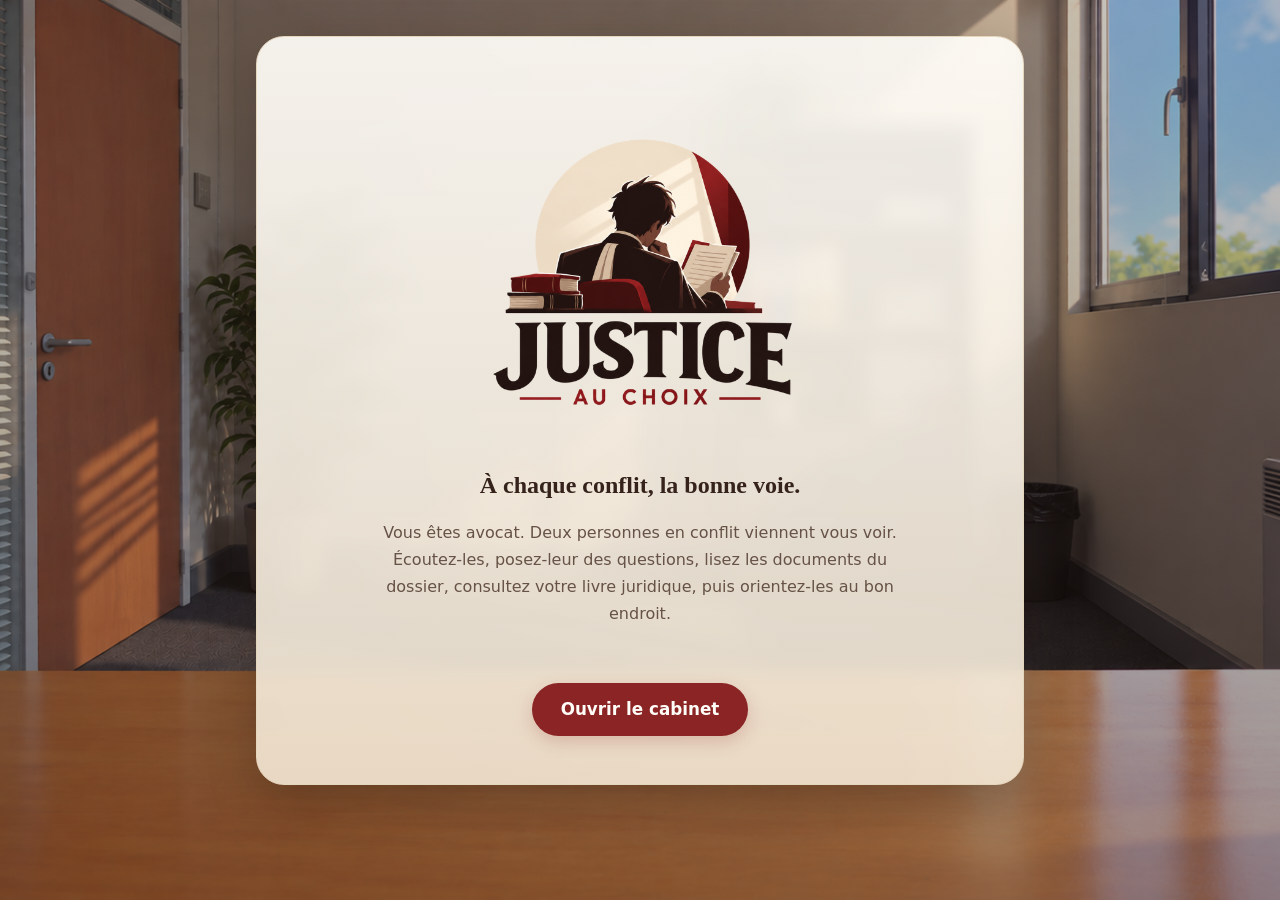
==== index.html @ 2771ba4e "add menu" ====
<!DOCTYPE html>
<html lang="fr">
<head>
  <meta charset="UTF-8">
  <meta name="theme-color" content="#f2f2f7">
  <meta name="viewport" content="width=device-width, initial-scale=1">
  <title>Justice Au Choix</title>
  <link rel="icon" type="image/png" href="assets/logo.png">
  <link rel="apple-touch-icon" href="assets/logo.png">
  <link rel="stylesheet" href="style.css">
</head>
<body>
  <div id="jeu">
    <!-- 1. Titre -->
    <section id="ecran-titre" class="ecran actif">
      <h1><img src="assets/logo.png" alt="Justice Au Choix" class="logo" width="1254" height="1254"></h1>
      <span class="titre-accroche">À chaque conflit, la bonne voie.</span>
      <p>Vous êtes avocat. Deux personnes en conflit viennent vous voir.<br>
         Écoutez-les, posez-leur des questions, lisez les documents du dossier,
         consultez votre livre juridique, puis orientez-les au bon endroit.</p>
      <button id="btn-commencer" class="btn-principal" disabled>Chargement…</button>
    </section>

    <!-- 2-4. Réception d'un visiteur + choix -->
    <section id="ecran-visiteur" class="ecran">
      <!-- Poste de travail sur toute la largeur de l'écran :
           [livre juridique] [scène + questions] [documents du client] -->
      <div class="poste">
      <!-- Bord gauche : le livre juridique (fermé ; un clic l'ouvre) -->
      <aside class="cote cote-livre">
        <button id="livre" class="livre-ferme" data-modale="manuel" aria-label="Ouvrir le livre juridique">
          <img src="assets/scene/book_closed-Photoroom.png" alt="">
          <span class="etiquette">Livre juridique</span>
        </button>
      </aside>
      <div class="centre">
      <header class="barre">
        <span id="progression"></span>
        <span id="score"></span>
        <span class="actions">
          <button id="btn-situation" data-modale="situation">Récap</button>
        </span>
      </header>
      <!-- Vue à la 1re personne : décor, clients debout face à nous, bureau au premier plan.
           Les clients parlent en bulles, une réplique à la fois (clic pour continuer). -->
      <!-- Cadre qui prend toute la hauteur restante : la scène s'y inscrit sans déborder -->
      <div class="cadre-scene">
      <div id="scene" class="scene" tabindex="0" aria-live="polite">
        <!-- back.png contient déjà le bureau au premier plan : on l'affiche deux fois,
             la 2e copie découpée sur la bande du bureau passe DEVANT les clients
             pour cacher le bas de leur corps (même image, donc alignement parfait). -->
        <img class="scene-fond" src="assets/scene/back.png" alt="">
        <div id="visiteurs" class="visiteurs"></div>
        <img class="scene-bureau" src="assets/scene/back.png" alt="">
        <div class="scene-plateau"></div>
        <!-- Téléphone posé sur le bureau : appeler Papi -->
        <button id="telephone" class="telephone objet" data-modale="papi" aria-label="Téléphone : appeler Papi">
          <img src="assets/scene/tel.png" alt="">
        </button>
        <!-- Plan de travail, sur la bande du bureau : [4 feuilles d'orientation] [tampon] -->
        <div id="plan" class="plan verrouille">
          <div id="feuilles" class="feuilles"></div>
          <div class="porte-tampon">
            <div id="tampon" class="tampon-outil" title="Glissez le tampon sur une feuille">
              <img src="assets/scene/tampon.png" alt="Tampon" draggable="false">
            </div>
          </div>
        </div>
        <!-- Bulle du joueur quand il pose une question -->
        <div id="bulle-joueur" class="bulle-joueur" aria-live="polite"></div>
        <span id="continuer" class="continuer">Cliquez pour continuer ›</span>
      </div>
      </div>
      <div id="questions" class="questions">
        <h3>Poser une question</h3>
        <div id="liste-questions" class="liste-questions"></div>
      </div>
      </div>
      <!-- Bord droit : les documents du client, en pile ; un clic en ouvre un en grand -->
      <aside class="cote cote-documents">
        <h3><img src="assets/scene/loupe.png" alt="" class="icone">Documents du client</h3>
        <div id="pile-documents" class="pile-documents"></div>
      </aside>
      </div>
    </section>

    <!-- 5. Feedback -->
    <section id="ecran-feedback" class="ecran">
      <img id="feedback-sceau" class="feedback-sceau" alt="">
      <h2 id="feedback-titre"></h2>
      <p id="feedback-reponse"></p>
      <p id="feedback-explication" class="explication"></p>
      <button id="btn-suivant" class="btn-principal">Dossier suivant</button>
    </section>

    <!-- 6. Récap -->
    <section id="ecran-recap" class="ecran">
      <h2>Fin de la journée</h2>
      <p id="recap-score" class="gros"></p>
      <ul id="recap-liste" class="recap"></ul>
      <button id="btn-rejouer" class="btn-principal">Rejouer</button>
    </section>

    <!-- Fenêtres superposées (même fonctionnement : bouton data-modale="id" pour ouvrir) -->
    <!-- Livre juridique ouvert : le contenu est écrit sur les deux pages de book_open.png -->
    <div id="manuel" class="modale" role="dialog" aria-modal="true" aria-labelledby="manuel-titre">
      <div class="livre-ouvert">
        <div class="page page-gauche">
          <h2 id="manuel-titre">Livre juridique</h2>
          <div id="manuel-page-gauche"></div>
        </div>
        <div class="page page-droite" id="manuel-page-droite"></div>
        <button class="btn-fermer btn-fermer-livre" aria-label="Fermer le livre">Fermer</button>
      </div>
    </div>

    <div id="situation" class="modale" role="dialog" aria-modal="true" aria-labelledby="situation-titre">
      <div class="modale-contenu">
        <h2 id="situation-titre">Récap de la situation</h2>
        <h3>Ce qu'on vous a dit</h3>
        <div id="situation-dialogue" class="fil"></div>
        <div id="situation-indices-bloc">
          <h3>Conseils de Papi</h3>
          <ul id="situation-indices" class="liste-indices"></ul>
        </div>
        <button class="btn-fermer">Fermer</button>
      </div>
    </div>

    <div id="dossier" class="modale" role="dialog" aria-modal="true" aria-labelledby="dossier-titre">
      <div class="modale-contenu visionneuse">
        <h2 id="dossier-titre"></h2>
        <div id="dossier-contenu" class="document-grand"></div>
        <div class="navigation-docs">
          <button id="doc-precedent" aria-label="Document précédent">‹</button>
          <span id="doc-position"></span>
          <button id="doc-suivant" aria-label="Document suivant">›</button>
        </div>
        <button class="btn-fermer">Fermer</button>
      </div>
    </div>

    <div id="papi" class="modale" role="dialog" aria-modal="true" aria-labelledby="papi-titre">
      <div class="modale-contenu appel">
        <img src="assets/papi.svg" alt="" class="papi-avatar">
        <h2 id="papi-titre">Papi</h2>
        <p id="papi-statut" class="papi-statut"></p>
        <p id="papi-message" class="bulle-papi"></p>
        <button class="btn-fermer btn-raccrocher">Raccrocher</button>
      </div>
    </div>
  </div>
  <script src="js/cas.js"></script>
  <script src="js/jeu.js"></script>
</body>
</html>
---- style.css ----
/* Style inspiré des principes de design Apple : police système, hiérarchie par
   poids/taille, matériaux translucides, retour visuel immédiat à l'appui,
   transitions sobres (sans rebond) et respect des préférences d'accessibilité. */

:root {
  --fond: #f2f2f7;
  --surface: #ffffff;
  --texte: #1d1d1f;
  --texte-2: #6e6e73;
  --accent: #0a66d8;
  --vert: #248a3d;
  --rouge: #d70015;
  --jaune: #fff8e1;
  --rayon: 18px;
  --ombre: 0 1px 2px rgba(0,0,0,.04), 0 8px 24px rgba(0,0,0,.06);
  --ressort: cubic-bezier(.2, .9, .25, 1); /* approximation d'un ressort amorti critique */
  color-scheme: light dark;
  font: 100%/1.5 -apple-system, BlinkMacSystemFont, "SF Pro Text", system-ui, sans-serif;
  -webkit-font-smoothing: antialiased;
}
@media (prefers-color-scheme: dark) {
  :root {
    --fond: #000; --surface: #1c1c1e; --texte: #f5f5f7; --texte-2: #a1a1a6;
    --accent: #2f8cff; --vert: #30d158; --rouge: #ff453a; --jaune: #2c2615;
    --ombre: 0 1px 2px rgba(0,0,0,.4), 0 8px 24px rgba(0,0,0,.4);
  }
}

* { box-sizing: border-box; }
body { margin: 0; background: var(--fond); color: var(--texte); }
#jeu { min-height: 100vh; padding: 0 1.25rem 2rem; }
/* Écrans simples centrés ; l'écran de jeu, lui, occupe toute la largeur (voir .poste) */
#ecran-titre, #ecran-feedback, #ecran-recap { max-width: 60rem; margin: 0 auto; }

/* Poste de travail : [livre juridique] [scène] [documents du client], sur toute la largeur */
/* L'écran de jeu tient dans la fenêtre (100dvh) : pas de défilement pour atteindre les questions */
#jeu:has(#ecran-visiteur.actif) { padding-bottom: 0; }
.poste { display: grid; grid-template-columns: minmax(9rem, 1fr) minmax(0, 72rem) minmax(9rem, 1fr);
         gap: 1.5rem; height: 100dvh; }
.centre { min-width: 0; min-height: 0; display: flex; flex-direction: column; padding-bottom: .75rem; }
/* La scène garde son ratio et prend la plus grande taille qui tient dans le cadre (unités cqw/cqh) */
.cadre-scene { flex: 1; min-height: 0; container-type: size; display: flex; justify-content: center; align-items: flex-start; }
.cadre-scene .scene { width: min(100cqw, 100cqh * 1672 / 1140); }
.cote { align-self: center; overflow: hidden auto; max-height: 100%; padding: .5rem; scrollbar-width: thin; }
.pile-documents .miniature img { max-height: min(7rem, 14vh); }
.pile-documents { gap: min(.9rem, 1.5vh); }
.cote h3 { text-align: center; }

/* Livre fermé (bord gauche) : un clic l'ouvre */
.livre-ferme { display: block; width: 100%; max-width: 18rem; margin: 0 auto; padding: 0; background: none;
               text-align: center; filter: drop-shadow(0 10px 14px rgba(0,0,0,.25)); }
.livre-ferme img { width: 100%; display: block; transition: transform .25s var(--ressort); }
.livre-ferme:hover img { transform: translateY(-4%) rotate(-2deg); }
.etiquette { display: inline-block; margin-top: .4rem; font-weight: 600; font-size: .9rem; color: var(--texte-2); }

/* Pile de documents (bord droit) : miniatures en vrac, un clic ouvre la visionneuse */
.pile-documents { display: flex; flex-direction: column; gap: .9rem; max-width: 16rem; margin: 0 auto; }
.pile-documents .vide { text-align: center; font-size: .9rem; }
.miniature { padding: .35rem .35rem .5rem; background: #fff; border-radius: 4px; text-align: center;
             box-shadow: 0 4px 12px rgba(0,0,0,.18); transform: rotate(var(--rot, 0deg));
             transition: transform .2s var(--ressort), box-shadow .2s; }
.miniature:hover { transform: rotate(0deg) scale(1.04); box-shadow: 0 10px 24px rgba(0,0,0,.25); }
.miniature img { width: 100%; max-height: 9rem; object-fit: cover; object-position: top; display: block; border-radius: 2px; }
.miniature .document { padding: .5rem; font-size: .7rem; text-align: left; }
.legende { display: block; margin-top: .35rem; font-size: .75rem; font-weight: 600; line-height: 1.25; color: #1d1d1f; }

/* Visionneuse : un document en grand, à feuilleter */
.visionneuse { max-width: 52rem; }
.visionneuse h2 { font-size: 1.3rem; }
.document-grand img { display: block; width: 100%; max-height: 62vh; object-fit: contain; border-radius: 6px;
                      background: #fff; box-shadow: 0 6px 20px rgba(0,0,0,.18); }
.navigation-docs { display: flex; justify-content: center; align-items: center; gap: 1rem; margin: 1rem 0; font-weight: 600; }
.navigation-docs button { font-size: 1.4rem; line-height: 1; padding: .3rem .9rem; border-radius: 999px; box-shadow: var(--ombre); }
.navigation-docs button[hidden] { visibility: hidden; display: inline-block; }

/* Livre ouvert : le contenu est posé sur les deux pages blanches de book_open.png */
.livre-ouvert {
  position: relative; width: min(72rem, 96vw, calc(88vh * 640 / 396)); aspect-ratio: 640 / 396;
  background: url("assets/scene/book_open.png") center / 100% 100% no-repeat;
  filter: drop-shadow(0 24px 40px rgba(0,0,0,.35)); color: #2b2118;
  transform: scale(.94); transition: transform .35s var(--ressort);
  font: clamp(.6rem, 1.15vw, 1rem)/1.4 Georgia, "Times New Roman", serif;
}
.modale.ouvert .livre-ouvert { transform: none; }
.page { position: absolute; top: 5%; bottom: 7%; overflow: auto; padding: 0 2.5%; }
.page-gauche { left: 8%; right: 51.5%; }
.page-droite { left: 51.5%; right: 7.5%; }
.page h2 { font-size: 1.9em; letter-spacing: 0; margin: 0 0 .4em; color: #2b2118; }
.page h3 { color: #6b4f3a; margin: .8em 0 .3em; font-size: .8em; }
.page dl { margin: 0; }
.page dt { font-weight: 700; margin-top: .55em; }
.page dd { margin: .1em 0 0; color: #4a3b2f; }
.page .livre-table { font-size: 1em; margin: .4em 0; }
.page .livre-table th { color: #6b4f3a; font-size: .75em; }
.page .livre-table th, .page .livre-table td { padding: .35em .4em; border-color: #d8cfc2; }
.page .livre-ordre { color: #2b2118; font-style: italic; }
.bon-a-savoir { margin: 0; padding-left: 1.1em; }
.bon-a-savoir li { margin-bottom: .35em; }
.btn-fermer-livre { position: absolute; left: 50%; bottom: -3.2rem; transform: translateX(-50%); width: auto;
                    padding: .55rem 1.6rem; background: var(--surface); font: 600 1rem/1.2 inherit; font-family: system-ui, sans-serif; }

@media (max-width: 1100px) {
  /* Pas la place sur les côtés : livre et documents passent sous la scène, côte à côte */
  .poste { grid-template-columns: 1fr 1fr; height: auto; }
  .centre { grid-column: 1 / -1; order: -1; }
  .cadre-scene { container-type: normal; flex: none; }
  .cadre-scene .scene { width: 100%; }
  .cote { position: static; padding-top: 0; }
  .livre-ferme { max-width: 12rem; }
  .pile-documents { flex-direction: row; flex-wrap: wrap; max-width: none; justify-content: center; }
  .miniature { width: 8rem; }
}

/* Typographie : interlignage serré et approche négative pour les grands titres */
h1, h2 { font-weight: 700; letter-spacing: -0.025em; line-height: 1.08; margin: .5rem 0; }
h1 { font-size: clamp(2.2rem, 6vw, 3.5rem); }
h2 { font-size: clamp(1.6rem, 4vw, 2.2rem); }
h3 { font-size: .8rem; font-weight: 600; letter-spacing: .06em; text-transform: uppercase;
     color: var(--texte-2); margin: 0 0 .6rem; }
p { color: var(--texte-2); }

/* Écrans : apparition par fondu + léger glissement */
.ecran { display: none; }
.ecran.actif { display: block; animation: entree .5s var(--ressort) both; }
@keyframes entree { from { opacity: 0; transform: translateY(12px); } }

#ecran-titre, #ecran-feedback, #ecran-recap { text-align: center; padding-top: 12vh; }
#ecran-titre p { font-size: 1.15rem; max-width: 34rem; margin: 1rem auto 2rem; }
/* Le cabinet en plein écran derrière le menu d'accueil. */
body:has(#ecran-titre.actif) {
  background: #3b2c23;
}
#jeu:has(#ecran-titre.actif) {
  min-height: 100dvh;
  padding-top: clamp(1rem, 4vh, 3rem);
  background:
    linear-gradient(rgba(35, 24, 18, .25), rgba(35, 24, 18, .45)),
    url("assets/scene/back.png") center / cover no-repeat;
}
/* Une carte crème translucide garde le logo et les consignes lisibles. */
#ecran-titre {
  max-width: 48rem;
  margin: 0 auto;
  padding: clamp(1.5rem, 4vw, 3rem) clamp(1rem, 4vw, 3rem);
  border: 1px solid #e4d5bd;
  border-radius: 28px;
  background: linear-gradient(rgba(255, 253, 248, .93), rgba(243, 231, 212, .9));
  backdrop-filter: blur(8px);
  -webkit-backdrop-filter: blur(8px);
  box-shadow: 0 16px 48px rgba(35, 24, 18, .3);
  color: #34221b;
}
#ecran-titre h1 { margin: 0; line-height: 0; }
.logo { display: block; width: min(100%, 24rem); height: auto; margin: 0 auto; }
.titre-accroche { display: block; font: 600 clamp(1.15rem, 3vw, 1.5rem)/1.4 Georgia, serif; }
#ecran-titre p { color: #665246; font-size: 1rem; line-height: 1.7; }
#ecran-titre .btn-principal {
  background: #8b2424;
  color: #fffdf8;
  box-shadow: 0 6px 18px rgba(139, 36, 36, .2);
}
#ecran-titre .btn-principal:focus-visible { outline-color: #8b2424; }

/* Boutons : retour au moment de l'appui (:active), pas au relâchement */
button {
  font: inherit; cursor: pointer; color: var(--texte); background: var(--surface);
  border: 0; border-radius: 12px; padding: .55rem 1rem;
  transition: transform .1s ease-out, background-color .2s, box-shadow .2s;
  -webkit-tap-highlight-color: transparent; touch-action: manipulation;
}
button:active { transform: scale(.97); }
button:focus-visible { outline: 3px solid var(--accent); outline-offset: 2px; }
.btn-principal {
  background: var(--accent); color: #fff; font-weight: 600; font-size: 1.05rem;
  padding: .85rem 1.8rem; border-radius: 999px; margin-top: 1.5rem;
}
.btn-principal:hover { filter: brightness(1.08); }
.btn-principal:disabled { opacity: .5; cursor: wait; filter: none; }

/* Barre supérieure : matériau translucide, le contenu défile dessous */
.barre {
  position: sticky; top: 0; z-index: 10; margin: 0 0 .5rem; padding: .6rem 0;
  display: flex; justify-content: space-between; align-items: center; gap: 1rem;
  font-size: .9rem; font-weight: 600;
  background: color-mix(in srgb, var(--fond) 72%, transparent);
  backdrop-filter: blur(20px) saturate(180%); -webkit-backdrop-filter: blur(20px) saturate(180%);
}
#score { color: var(--texte-2); font-weight: 500; }

/* Scène à la 1re personne, en calques superposés :
   fond (décor) < clients < bureau (premier plan, masque le bas des clients) */
.scene {
  /* back.png (1672 x 940) en haut + 200 px de plateau de bureau en dessous, où sont posés
     les feuilles, le tampon et le téléphone : 1672 x 1140 au total. */
  position: relative; aspect-ratio: 1672 / 1140; overflow: hidden;
  border-radius: var(--rayon); box-shadow: var(--ombre); background: #b5682f;
  --haut-image: 82.456%;  /* 940 / 1140 : hauteur de back.png dans la scène */
  --bord-bureau: 61.40%;  /* 700 / 1140 : bord du bureau dans la scène */
}
/* Deux copies de back.png, cadrées pareil : le fond, et la bande du bureau devant les clients */
.scene-fond, .scene-bureau { position: absolute; top: 0; left: 0; width: 100%; height: var(--haut-image); pointer-events: none; }
.scene-bureau { z-index: 2; clip-path: inset(74.47% 0 0 0); } /* 700 / 940 */
/* Prolongement du plateau : le bas de back.png (le bois du bureau) étiré sous l'image */
.scene-plateau {
  position: absolute; z-index: 2; left: 0; right: 0; top: var(--haut-image); bottom: 0; pointer-events: none;
  background: url("assets/scene/back.png") 50% 100% / 100% 520% no-repeat;
  box-shadow: inset 0 14px 18px -12px rgba(0,0,0,.25);
}
.visiteurs {
  position: absolute; inset: 6% 0 0 0; z-index: 1;
  display: flex; justify-content: center; align-items: flex-end; gap: 6%;
}
.visiteur { position: relative; height: 100%; animation: arrivee .6s var(--ressort) both; }
.visiteur:nth-child(2) { animation-delay: .12s; }
.visiteur img { height: 100%; width: auto; display: block; }
.visiteur .nom {
  position: absolute; top: 0; left: 50%; transform: translateX(-50%); white-space: nowrap;
  padding: .2rem .7rem; border-radius: 999px; font-size: .85rem; font-weight: 600; color: var(--texte);
  background: color-mix(in srgb, var(--surface) 80%, transparent);
  backdrop-filter: blur(12px); -webkit-backdrop-filter: blur(12px);
}
@keyframes apparition { from { opacity: 0; } }
@keyframes arrivee { from { opacity: 0; transform: translateY(6%) scale(.97); } }

/* Bulles de dialogue dans la scène, au-dessus de celui qui parle */
.scene { cursor: pointer; }
.scene:focus-visible { outline: 3px solid var(--accent); outline-offset: 3px; }
.visiteur img { transition: filter .3s, transform .3s var(--ressort); }
.visiteurs:has(.parle) .visiteur:not(.parle) img { filter: brightness(.82) saturate(.8); }
.visiteur.parle img { transform: translateY(-1.5%); }
.visiteur .nom { top: auto; bottom: 42%; z-index: 3; }
.bulle-scene {
  position: absolute; z-index: 4; bottom: calc(100% + 10px); left: 50%; transform: translateX(-50%);
  width: max-content; max-width: min(22rem, 42vw); padding: .7rem 1rem; line-height: 1.4;
  background: var(--surface); color: var(--texte); border-radius: 18px; box-shadow: var(--ombre);
  font-size: .95rem; animation: bulle .35s var(--ressort) both; transform-origin: bottom center;
}
.bulle-scene::after {
  content: ""; position: absolute; top: 100%; left: 50%; margin-left: -8px;
  border: 8px solid transparent; border-top-color: var(--surface);
}
.bulle-scene:empty { display: none; }
.bulle-scene .a-ecrire { visibility: hidden; } /* réserve la place du texte à venir */
.bulle-scene .qui { display: none; font-size: .78rem; font-weight: 600; color: var(--accent); }
@keyframes bulle { from { opacity: 0; transform: translateX(-50%) scale(.85) translateY(8px); } }
.visiteurs { inset: 16% 0 calc(100% - var(--haut-image)) 0; }

.continuer {
  position: absolute; z-index: 3; right: 1rem; top: .8rem; font-size: .8rem; font-weight: 600; color: #fff;
  padding: .3rem .8rem; border-radius: 999px; background: rgba(0,0,0,.35);
  backdrop-filter: blur(10px); -webkit-backdrop-filter: blur(10px); pointer-events: none;
}

/* Téléphone posé au fond du bureau (cliquable) : appeler Papi */
.objet {
  position: absolute; z-index: 3; padding: 0; background: none; border-radius: 12px;
  filter: drop-shadow(0 6px 6px rgba(0,0,0,.35)); transition: transform .15s ease-out, filter .2s;
}
.objet img { width: 100%; display: block; }
.objet:hover { filter: drop-shadow(0 6px 6px rgba(0,0,0,.35)) drop-shadow(0 0 10px color-mix(in srgb, var(--accent) 70%, transparent)); }
.objet:active { transform: scale(.94); }
.objet[hidden] { display: none; }
.telephone { right: 4%; bottom: 6%; width: 11%; z-index: 6; }

/* Plan de travail sur la bande du bureau :
   [4 feuilles d'orientation] [tampon] ; livre et documents sont sur les bords de l'écran (.poste) */
.plan {
  /* zone libre à droite pour le téléphone */
  position: absolute; z-index: 5; left: 5%; right: 18%; top: calc(var(--bord-bureau) + 3%); bottom: 4%;
  display: flex; justify-content: center; align-items: center; gap: 3%;
}

/* Feuilles d'orientation : une par mode, cibles du tampon */
/* Petites fiches : titre + résumé, puis une case vide où se pose la marque du tampon */
.feuilles { display: flex; justify-content: center; align-items: center; gap: 2.5%; flex: 1; height: 100%; }
.feuille {
  position: relative; overflow: hidden; padding: .45rem .5rem 0; border-radius: 3px; text-align: left;
  display: flex; flex-direction: column; width: 21%; max-height: 100%;
  background: #fbfaf6; color: #1d1d1f; box-shadow: 0 3px 8px rgba(0,0,0,.35);
  transform: rotate(var(--rot, 0deg)); transition: transform .2s var(--ressort), box-shadow .2s;
  cursor: default; font-size: clamp(.6rem, 1.1vw, .9rem); line-height: 1.25;
}
.feuille:nth-child(1) { --rot: -2deg; } .feuille:nth-child(2) { --rot: 1deg; }
.feuille:nth-child(3) { --rot: -1deg; } .feuille:nth-child(4) { --rot: 2deg; }
.feuille strong { display: block; font-weight: 700; border-bottom: 1px solid #d2d2d7; padding-bottom: .15rem; margin-bottom: .2rem; }
.feuille small { display: block; color: #6e6e73; font-size: .85em; }
.feuille::after { content: ""; display: block; flex: none; height: 3.2em; margin: .3em -.1em .4em;
                  border: 1px dashed #d2d2d7; border-radius: 3px; }
.feuille:active { transform: rotate(var(--rot, 0deg)); }
.feuille.survol { transform: rotate(0deg) translateY(-6%) scale(1.04); box-shadow: 0 0 0 3px var(--accent), 0 8px 16px rgba(0,0,0,.4); }
/* Le sceau tombe sur la case vide en bas de la fiche (et déborde un peu, comme un vrai coup de tampon) */
.feuille .sceau { position: absolute; left: 50%; bottom: .1em; width: 4.6em; height: 4.6em; margin-left: -2.3em;
                  object-fit: contain; opacity: 0; pointer-events: none; }
.feuille.tamponnee .sceau { animation: sceau .45s .2s var(--ressort) both; }
@keyframes sceau { from { opacity: 0; transform: rotate(-12deg) scale(1.8); } to { opacity: .92; transform: rotate(-12deg) scale(1); } }

/* Tampon : se saisit et se glisse (glisser-déposer au pointeur, voir initTampon) */
.porte-tampon { display: flex; align-items: center; justify-content: center; height: 100%; width: 7%; flex: none; }
.tampon-outil {
  height: 95%; aspect-ratio: 181 / 599; cursor: grab; touch-action: none; user-select: none;
  filter: drop-shadow(0 6px 6px rgba(0,0,0,.45)); transition: translate .35s var(--ressort);
}
/* L'image a beaucoup de marge transparente : on la cadre sur le tampon lui-même */
.tampon-outil img { width: 100%; height: 100%; object-fit: cover; object-position: 50% 50%; pointer-events: none;
                    transform: scale(1.16); }
.tampon-outil.tenu { cursor: grabbing; transition: none; z-index: 10; filter: drop-shadow(0 18px 14px rgba(0,0,0,.45)); }
.tampon-outil.frappe { animation: frappe .4s ease-in both; }
@keyframes frappe { 50% { scale: .85; } }
.tampon-outil.secoue { animation: secoue .45s ease-in-out; }
@keyframes secoue { 25% { rotate: -10deg; } 75% { rotate: 10deg; } }
.plan.decide .tampon-outil { opacity: 0; transition: opacity .3s .5s; }

/* Verrouillé tant que le client n'a pas fini : tampon et feuilles inactifs */
.plan.verrouille .feuille, .plan.verrouille .tampon-outil { opacity: .55; cursor: not-allowed; }
.plan.verrouille .tampon-outil { filter: grayscale(.6); }

.icone { height: 1.2em; width: auto; vertical-align: -.25em; margin-right: .35em; }
.feedback-sceau { display: block; width: 160px; height: 160px; object-fit: contain; margin: 0 auto .5rem;
                  transform: rotate(-8deg); animation: pastille .45s var(--ressort) both; }
.feedback-sceau:not([src]) { display: none; }
#ecran-feedback .feedback-sceau[src] + h2::before { display: none; } /* le sceau remplace la pastille */

.fil { display: flex; flex-direction: column; gap: .5rem; margin-bottom: 1.25rem; }
.bulle {
  align-self: flex-start; max-width: 90%; padding: .65rem .95rem;
  background: var(--fond); border-radius: 18px 18px 18px 6px; line-height: 1.4;
}
.bulle b { display: block; font-size: .78rem; color: var(--accent); font-weight: 600; }
.liste-indices { list-style: none; padding: 0; margin: 0 0 1rem; display: flex; flex-direction: column; gap: .4rem; }
.liste-indices li { background: var(--jaune); border-radius: 12px; padding: .5rem .8rem; }
.liste-indices li.vide { background: none; color: var(--texte-2); padding: 0; }
.modale-contenu h3 { margin-top: 1rem; }
.actions { display: flex; gap: .5rem; }
#btn-situation { background: color-mix(in srgb, var(--texte-2) 14%, transparent); font-weight: 600; border-radius: 999px; }

/* Appel à Papi */
.appel { text-align: center; max-width: 26rem; }
.papi-avatar { width: 96px; height: 96px; border-radius: 50%; box-shadow: var(--ombre); }
.papi-statut { margin: 0; font-size: .9rem; }
.sonne .papi-avatar { animation: sonnerie 1s ease-in-out infinite; }
@keyframes sonnerie { 50% { box-shadow: 0 0 0 14px color-mix(in srgb, var(--vert) 25%, transparent); } }
.bulle-papi {
  margin: 1rem 0; padding: .9rem 1.1rem; text-align: left; color: var(--texte);
  background: var(--jaune); border-radius: 18px 18px 18px 6px; animation: entree .4s var(--ressort) both;
}
.btn-raccrocher { width: 100%; background: var(--rouge) !important; color: #fff; }


/* Feedback */
#ecran-feedback h2::before {
  content: ""; display: block; width: 72px; height: 72px; margin: 0 auto 1rem; border-radius: 50%;
  background: currentColor; animation: pastille .45s var(--ressort) both;
  -webkit-mask: var(--icone) center/40px no-repeat; mask: var(--icone) center/40px no-repeat, linear-gradient(#000 0 0);
  mask-composite: exclude; -webkit-mask-composite: xor;
}
@keyframes pastille { from { transform: scale(.6); opacity: 0; } }
.bonne { color: var(--vert);
  --icone: url("data:image/svg+xml,%3Csvg xmlns='http://www.w3.org/2000/svg' viewBox='0 0 24 24'%3E%3Cpath d='M5 12.5l4.5 4.5L19 7.5' fill='none' stroke='%23000' stroke-width='3' stroke-linecap='round' stroke-linejoin='round'/%3E%3C/svg%3E"); }
.mauvaise { color: var(--rouge);
  --icone: url("data:image/svg+xml,%3Csvg xmlns='http://www.w3.org/2000/svg' viewBox='0 0 24 24'%3E%3Cpath d='M7 7l10 10M17 7L7 17' fill='none' stroke='%23000' stroke-width='3' stroke-linecap='round'/%3E%3C/svg%3E"); }
#feedback-reponse b { color: var(--texte); }
.explication {
  max-width: 38rem; margin: 1.5rem auto 0; padding: 1.25rem 1.5rem; text-align: left;
  background: var(--surface); color: var(--texte); border-radius: var(--rayon); box-shadow: var(--ombre);
}

/* Récap */
.gros { font-size: clamp(2.5rem, 8vw, 4rem); font-weight: 700; letter-spacing: -0.03em; color: var(--texte); margin: .5rem 0; }
.recap { list-style: none; padding: 0; max-width: 38rem; margin: 1.5rem auto 0; text-align: left;
         background: var(--surface); border-radius: var(--rayon); box-shadow: var(--ombre); overflow: hidden; }
.recap li { padding: .9rem 1.25rem .9rem 3rem; position: relative; border-bottom: 1px solid color-mix(in srgb, var(--texte-2) 18%, transparent); }
.recap li:last-child { border-bottom: 0; }
.recap li::before { position: absolute; left: 1.2rem; top: .9rem; font-weight: 700; }
.recap li.ok::before { content: "✓"; color: var(--vert); }
.recap li.ko::before { content: "✕"; color: var(--rouge); }
.recap small { display: block; color: var(--texte-2); margin-top: .2rem; }

/* Manuel : feuille modale avec voile assombri, qui naît du bouton Manuel */
.modale {
  position: fixed; inset: 0; z-index: 20; display: flex; align-items: center; justify-content: center; padding: 1rem;
  background: rgba(0,0,0,.32); opacity: 0; visibility: hidden; pointer-events: none;
  transition: opacity .3s var(--ressort), visibility 0s .3s;
}
.modale.ouvert { opacity: 1; visibility: visible; pointer-events: auto; transition: opacity .3s var(--ressort); }
.modale-contenu {
  width: 100%; max-width: 40rem; max-height: 85vh; overflow: auto; padding: 1.75rem;
  border-radius: 24px; box-shadow: 0 24px 64px rgba(0,0,0,.25);
  background: color-mix(in srgb, var(--surface) 82%, transparent);
  backdrop-filter: blur(30px) saturate(180%); -webkit-backdrop-filter: blur(30px) saturate(180%);
  transform-origin: top right; transform: scale(.94) translateY(-8px);
  transition: transform .35s var(--ressort);
}
.modale.ouvert .modale-contenu { transform: none; }
.modale-contenu dl { margin: 1rem 0; }
.modale-contenu dt { font-weight: 600; margin-top: 1rem; }
.modale-contenu dd { margin: .2rem 0 0; color: var(--texte-2); }
.btn-fermer { width: 100%; background: color-mix(in srgb, var(--texte-2) 14%, transparent); font-weight: 600; }

@media (max-width: 700px) {
  /* Écran étroit : la bulle prend toute la largeur en haut de la scène, au-dessus des têtes */
  /* sans transform sur le client, la bulle se place par rapport à la scène entière */
  .visiteur { position: static; animation-name: apparition; }
  .visiteur.parle img { transform: none; }
  /* le nom de celui qui parle est écrit dans la bulle (l'autre client est assombri) */
  .visiteur .nom { display: none; }
  .bulle-scene .qui { display: block; }
  .bulle-scene { top: -60%; bottom: auto; left: 4%; right: 4%; width: auto; max-width: none;
                 transform: none; font-size: .9rem; animation-name: entree; }
  .bulle-scene::after { display: none; }
  .barre { flex-wrap: wrap; }
}

/* Questions du joueur : bulle en bas de la scène + liste de questions sous la scène */
.bulle-joueur {
  position: absolute; z-index: 4; left: 50%; bottom: 30%; transform: translateX(-50%);
  max-width: min(26rem, 70%); padding: .7rem 1rem; line-height: 1.4; font-size: .95rem;
  background: var(--accent); color: #fff; border-radius: 18px 18px 6px 18px; box-shadow: var(--ombre);
  animation: entree .35s var(--ressort) both;
}
.bulle-joueur:empty { display: none; }
.bulle-joueur .a-ecrire { visibility: hidden; }
.questions { margin-top: .75rem; flex: none; }
.questions h3 { margin-bottom: .4rem; }
.questions[hidden] { display: none; }
.liste-questions { display: flex; flex-wrap: wrap; gap: .5rem; }
.question {
  text-align: left; border-radius: 999px; padding: .55rem 1rem; box-shadow: var(--ombre);
  color: var(--accent); font-weight: 500;
}
.question.posee, .question:disabled { opacity: .45; cursor: default; box-shadow: none; text-decoration: line-through; }
.questions.verrouille .liste-questions { opacity: .35; pointer-events: none; }
.bulle.joueur { align-self: flex-end; background: color-mix(in srgb, var(--accent) 14%, transparent);
                border-radius: 18px 18px 6px 18px; }

/* Documents du dossier : gabarits en CSS pur (aucune image), selon le « type » du JSON */
.documents { display: flex; flex-direction: column; gap: 1rem; margin: 1rem 0; }
.document { padding: 1rem 1.2rem; border-radius: 14px; color: #1d1d1f; }
.document h4 { margin: 0 0 .5rem; font-size: .75rem; font-weight: 600; letter-spacing: .05em;
               text-transform: uppercase; color: #6e6e73; }
.document p { margin: 0; color: inherit; line-height: 1.45; }
.doc-sms { background: #e9e9ee; border-radius: 24px; }
.doc-sms p { display: inline-block; background: #34c759; color: #fff; padding: .55rem .9rem;
             border-radius: 18px 18px 6px 18px; }
.doc-note { background: #fff7c2; transform: rotate(-.6deg); font-family: "Segoe Print", "Comic Sans MS", cursive;
            box-shadow: 0 2px 8px rgba(0,0,0,.12); }
.doc-planning { background: #fff; border: 1px solid #d2d2d7;
                background-image: repeating-linear-gradient(#fff 0 1.6rem, #f2f2f7 1.6rem 3.2rem); }
.doc-planning p { font-family: ui-monospace, Menlo, monospace; font-weight: 600; }
.doc-annonce { background: #fff; border: 2px solid #ff9f0a; }
.doc-annonce p { font-weight: 500; }

/* Livre juridique */
.livre-table { width: 100%; border-collapse: collapse; margin: 1rem 0; font-size: .95rem; }
.livre-table th { text-align: left; font-size: .75rem; text-transform: uppercase; letter-spacing: .05em; color: var(--texte-2); }
.livre-table th, .livre-table td { padding: .55rem .6rem; border-bottom: 1px solid color-mix(in srgb, var(--texte-2) 20%, transparent); vertical-align: top; }
.livre-ordre { font-weight: 600; color: var(--texte); }

/* Accessibilité */
@media (prefers-reduced-motion: reduce) {
  *, *::before, *::after { animation-duration: .01ms !important; animation-delay: 0s !important; }
  .modale-contenu { transform: none !important; }
  button:active { transform: none; }
}
@media (prefers-reduced-transparency: reduce) {
  .barre, .modale-contenu { background: var(--surface); backdrop-filter: none; -webkit-backdrop-filter: none; }
}
@media (prefers-contrast: more) {
  .visiteurs, .dialogue, .indices, .feuille, .explication, .recap, .modale-contenu { box-shadow: none; outline: 2px solid var(--texte); }
}
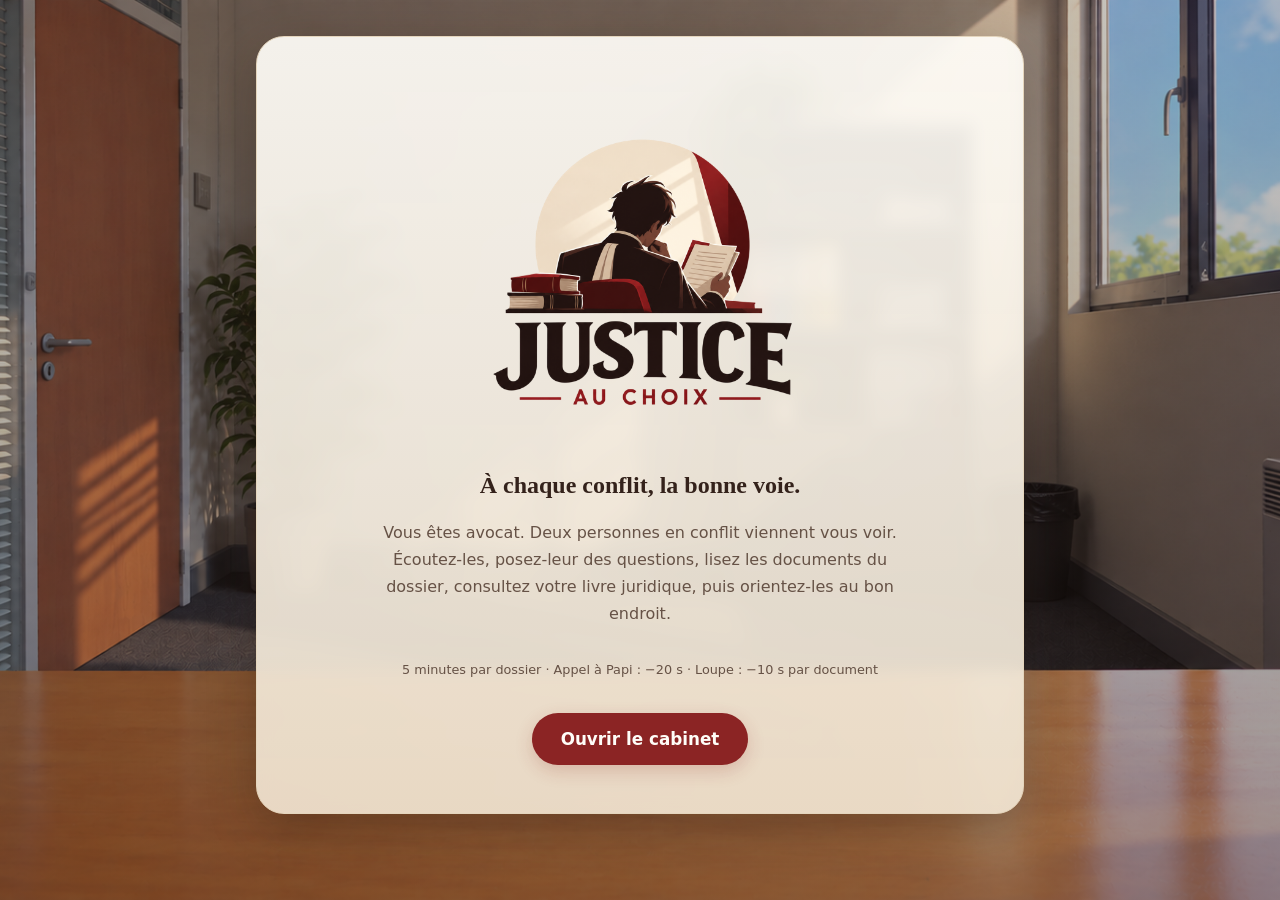
==== commit cd4b711d: "add loupe and merge" ====
--- a/index.html
+++ b/index.html
@@ -18,6 +18,7 @@
       <p>Vous êtes avocat. Deux personnes en conflit viennent vous voir.<br>
          Écoutez-les, posez-leur des questions, lisez les documents du dossier,
          consultez votre livre juridique, puis orientez-les au bon endroit.</p>
+      <p class="regles-chrono">5 minutes par dossier · Appel à Papi : −20 s · Loupe : −10 s par document</p>
       <button id="btn-commencer" class="btn-principal" disabled>Chargement…</button>
     </section>
 
@@ -37,6 +38,10 @@
       <header class="barre">
         <span id="progression"></span>
         <span id="score"></span>
+        <div class="chrono-bloc">
+          <span id="chrono" role="timer" aria-label="Temps restant pour ce dossier">05:00</span>
+          <span id="chrono-penalite" role="status"></span>
+        </div>
         <span class="actions">
           <button id="btn-situation" data-modale="situation">Récap</button>
         </span>
@@ -54,8 +59,13 @@
         <img class="scene-bureau" src="assets/scene/back.png" alt="">
         <div class="scene-plateau"></div>
         <!-- Téléphone posé sur le bureau : appeler Papi -->
-        <button id="telephone" class="telephone objet" data-modale="papi" aria-label="Téléphone : appeler Papi">
+        <button id="telephone" class="telephone objet" data-modale="papi" aria-label="Téléphone : appeler Papi Papier, coûte 20 secondes" title="Appeler Papi Papier (−20 s)">
           <img src="assets/scene/tel.png" alt="">
+          <span class="cout-objet">−20 s</span>
+        </button>
+        <button id="loupe" class="loupe objet" aria-label="Examiner un document à la loupe, coûte 10 secondes par document" title="Examiner les petits détails (−10 s par document)">
+          <img src="assets/scene/loupe.png" alt="">
+          <span class="cout-objet">−10 s</span>
         </button>
         <!-- Plan de travail, sur la bande du bureau : [4 feuilles d'orientation] [tampon] -->
         <div id="plan" class="plan verrouille">
@@ -78,7 +88,7 @@
       </div>
       <!-- Bord droit : les documents du client, en pile ; un clic en ouvre un en grand -->
       <aside class="cote cote-documents">
-        <h3><img src="assets/scene/loupe.png" alt="" class="icone">Documents du client</h3>
+        <h3><img src="assets/scene/loupe.png" alt="" class="icone"><span id="titre-documents">Documents du client</span></h3>
         <div id="pile-documents" class="pile-documents"></div>
       </aside>
       </div>
@@ -130,6 +140,10 @@
     <div id="dossier" class="modale" role="dialog" aria-modal="true" aria-labelledby="dossier-titre">
       <div class="modale-contenu visionneuse">
         <h2 id="dossier-titre"></h2>
+        <div class="outils-document">
+          <button id="btn-examiner-document" aria-pressed="false">Examiner à la loupe (−10 s)</button>
+          <span id="document-indication" role="status"></span>
+        </div>
         <div id="dossier-contenu" class="document-grand"></div>
         <div class="navigation-docs">
           <button id="doc-precedent" aria-label="Document précédent">‹</button>
@@ -143,13 +157,14 @@
     <div id="papi" class="modale" role="dialog" aria-modal="true" aria-labelledby="papi-titre">
       <div class="modale-contenu appel">
         <img src="assets/papi.svg" alt="" class="papi-avatar">
-        <h2 id="papi-titre">Papi</h2>
+        <h2 id="papi-titre">Papi Papier</h2>
         <p id="papi-statut" class="papi-statut"></p>
         <p id="papi-message" class="bulle-papi"></p>
         <button class="btn-fermer btn-raccrocher">Raccrocher</button>
       </div>
     </div>
   </div>
+  <div id="chrono-modale" class="chrono-modale" role="timer" hidden></div>
   <script src="js/cas.js"></script>
   <script src="js/jeu.js"></script>
 </body>
--- a/style.css
+++ b/style.css
@@ -72,6 +72,17 @@
 .navigation-docs { display: flex; justify-content: center; align-items: center; gap: 1rem; margin: 1rem 0; font-weight: 600; }
 .navigation-docs button { font-size: 1.4rem; line-height: 1; padding: .3rem .9rem; border-radius: 999px; box-shadow: var(--ombre); }
 .navigation-docs button[hidden] { visibility: hidden; display: inline-block; }
+.outils-document { display: flex; flex-wrap: wrap; align-items: center; gap: .5rem 1rem; margin: .75rem 0; }
+#btn-examiner-document { background: var(--accent); color: #fff; font-weight: 600; }
+#document-indication { color: var(--texte-2); font-size: .8rem; }
+.document-zoom { max-height: 46vh; overflow: auto; border-radius: 6px; background: #fff; }
+.document-zoom > img { max-height: none; box-shadow: none; }
+.document-examine .document-zoom > img { width: 200%; max-width: none; }
+.mention-document { margin-top: .75rem; padding: .75rem 1rem; background: #fff9e9; color: #3e3023; border: 1px solid #d9c9a9; border-radius: 6px; }
+.mention-document > span { display: block; font-size: .7rem; color: #77634f; }
+.mention-document .detail-minuscule { font-size: 6px; line-height: 1.5; color: #77634f; margin: .4rem 0 0; }
+.document-examine .detail-minuscule { font-size: 1rem; color: #3e3023; }
+.document-examine .document-zoom .document { font-size: 1.4rem; }
 
 /* Livre ouvert : le contenu est posé sur les deux pages blanches de book_open.png */
 .livre-ouvert {
@@ -228,6 +239,11 @@
 .visiteur img { transition: filter .3s, transform .3s var(--ressort); }
 .visiteurs:has(.parle) .visiteur:not(.parle) img { filter: brightness(.82) saturate(.8); }
 .visiteur.parle img { transform: translateY(-1.5%); }
+/* Personnage dont on regarde les documents : cliquable, souligné d'un trait d'accent à ses pieds */
+.visiteur { cursor: pointer; }
+.visiteur:focus-visible { outline: 3px solid var(--accent); outline-offset: 2px; border-radius: 8px; }
+.visiteur.choisi::after { content: ""; position: absolute; left: 12%; right: 12%; bottom: 0; height: .3rem;
+                          border-radius: 999px; background: var(--accent); z-index: 3; pointer-events: none; }
 .visiteur .nom { top: auto; bottom: 42%; z-index: 3; }
 .bulle-scene {
   position: absolute; z-index: 4; bottom: calc(100% + 10px); left: 50%; transform: translateX(-50%);
@@ -260,13 +276,32 @@
 .objet:hover { filter: drop-shadow(0 6px 6px rgba(0,0,0,.35)) drop-shadow(0 0 10px color-mix(in srgb, var(--accent) 70%, transparent)); }
 .objet:active { transform: scale(.94); }
 .objet[hidden] { display: none; }
-.telephone { right: 4%; bottom: 6%; width: 11%; z-index: 6; }
+.telephone { right: 2%; bottom: 16%; width: 21%; z-index: 6; }
+.loupe { right: 8%; bottom: 3%; width: 12%; z-index: 6; }
+.objet:disabled { opacity: .4; cursor: not-allowed; }
+.cout-objet {
+  position: absolute; bottom: 0; left: 50%; transform: translateX(-50%);
+  padding: .15rem .45rem; white-space: nowrap; border-radius: 999px;
+  background: #38291e; color: #fff5e4; font-size: clamp(.55rem, 1vw, .8rem); font-weight: 700;
+}
+.chrono-bloc { display: flex; flex-direction: column; align-items: center; min-width: 5rem; }
+#chrono { font: 700 1.35rem/1.2 ui-monospace, monospace; font-variant-numeric: tabular-nums; }
+.urgent { color: var(--rouge); }
+#chrono-penalite { font-size: .7rem; color: var(--rouge); min-height: 1.5em; }
+.chrono-modale {
+  position: fixed; z-index: 30; top: .5rem; right: 1rem; padding: .45rem .8rem;
+  border-radius: 999px; background: var(--surface); color: var(--texte);
+  box-shadow: var(--ombre); font: 700 .9rem/1.3 ui-monospace, monospace;
+}
+.chrono-modale.urgent { color: var(--rouge); }
+.chrono-modale[hidden] { display: none; }
+#ecran-titre .regles-chrono { font-size: .8rem; margin-bottom: .5rem; }
 
 /* Plan de travail sur la bande du bureau :
    [4 feuilles d'orientation] [tampon] ; livre et documents sont sur les bords de l'écran (.poste) */
 .plan {
-  /* zone libre à droite pour le téléphone */
-  position: absolute; z-index: 5; left: 5%; right: 18%; top: calc(var(--bord-bureau) + 3%); bottom: 4%;
+  /* Feuilles et tampon à gauche ; téléphone et loupe sur la droite. */
+  position: absolute; z-index: 5; left: 3%; right: 26%; top: calc(var(--bord-bureau) + 3%); bottom: 4%;
   display: flex; justify-content: center; align-items: center; gap: 3%;
 }
 
@@ -275,7 +310,7 @@
 .feuilles { display: flex; justify-content: center; align-items: center; gap: 2.5%; flex: 1; height: 100%; }
 .feuille {
   position: relative; overflow: hidden; padding: .45rem .5rem 0; border-radius: 3px; text-align: left;
-  display: flex; flex-direction: column; width: 21%; max-height: 100%;
+  display: flex; flex-direction: column; width: 22%; max-height: 100%;
   background: #fbfaf6; color: #1d1d1f; box-shadow: 0 3px 8px rgba(0,0,0,.35);
   transform: rotate(var(--rot, 0deg)); transition: transform .2s var(--ressort), box-shadow .2s;
   cursor: default; font-size: clamp(.6rem, 1.1vw, .9rem); line-height: 1.25;
@@ -412,7 +447,8 @@
 
 /* Questions du joueur : bulle en bas de la scène + liste de questions sous la scène */
 .bulle-joueur {
-  position: absolute; z-index: 4; left: 50%; bottom: 30%; transform: translateX(-50%);
+  /* Posée juste au-dessus du bord du bureau : plus bas, les feuilles d'orientation la recouvrent. */
+  position: absolute; z-index: 4; left: 50%; bottom: calc(100% - var(--bord-bureau) + 1.5%); transform: translateX(-50%);
   max-width: min(26rem, 70%); padding: .7rem 1rem; line-height: 1.4; font-size: .95rem;
   background: var(--accent); color: #fff; border-radius: 18px 18px 6px 18px; box-shadow: var(--ombre);
   animation: entree .35s var(--ressort) both;
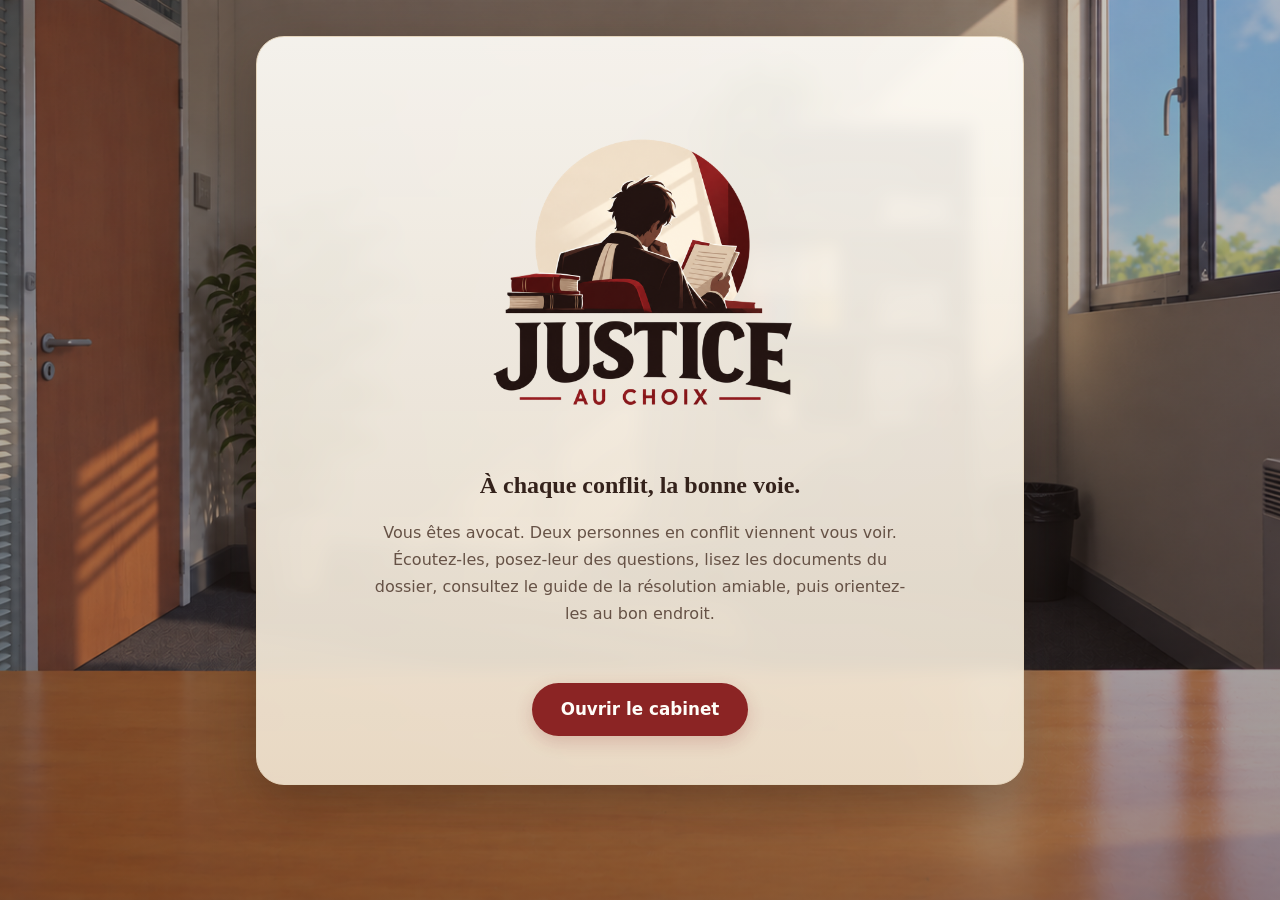
==== commit 057f16ef: "guide name change" ====
--- a/index.html
+++ b/index.html
@@ -17,21 +17,20 @@
       <span class="titre-accroche">À chaque conflit, la bonne voie.</span>
       <p>Vous êtes avocat. Deux personnes en conflit viennent vous voir.<br>
          Écoutez-les, posez-leur des questions, lisez les documents du dossier,
-         consultez votre livre juridique, puis orientez-les au bon endroit.</p>
-      <p class="regles-chrono">5 minutes par dossier · Appel à Papi : −20 s · Loupe : −10 s par document</p>
+         consultez le guide de la résolution amiable, puis orientez-les au bon endroit.</p>
       <button id="btn-commencer" class="btn-principal" disabled>Chargement…</button>
     </section>
 
     <!-- 2-4. Réception d'un visiteur + choix -->
     <section id="ecran-visiteur" class="ecran">
       <!-- Poste de travail sur toute la largeur de l'écran :
-           [livre juridique] [scène + questions] [documents du client] -->
+           [guide de la résolution amiable] [scène + questions] [documents du client] -->
       <div class="poste">
-      <!-- Bord gauche : le livre juridique (fermé ; un clic l'ouvre) -->
+      <!-- Bord gauche : le guide de la résolution amiable (fermé ; un clic l'ouvre) -->
       <aside class="cote cote-livre">
-        <button id="livre" class="livre-ferme" data-modale="manuel" aria-label="Ouvrir le livre juridique">
+        <button id="livre" class="livre-ferme" data-modale="manuel" aria-label="Ouvrir le guide de la résolution amiable">
           <img src="assets/scene/book_closed-Photoroom.png" alt="">
-          <span class="etiquette">Livre juridique</span>
+          <span class="etiquette">Guide de la résolution amiable</span>
         </button>
       </aside>
       <div class="centre">
@@ -112,11 +111,11 @@
     </section>
 
     <!-- Fenêtres superposées (même fonctionnement : bouton data-modale="id" pour ouvrir) -->
-    <!-- Livre juridique ouvert : le contenu est écrit sur les deux pages de book_open.png -->
+    <!-- Guide ouvert : le contenu est écrit sur les deux pages de book_open.png -->
     <div id="manuel" class="modale" role="dialog" aria-modal="true" aria-labelledby="manuel-titre">
       <div class="livre-ouvert">
         <div class="page page-gauche">
-          <h2 id="manuel-titre">Livre juridique</h2>
+          <h2 id="manuel-titre">Guide de la résolution amiable</h2>
           <div id="manuel-page-gauche"></div>
         </div>
         <div class="page page-droite" id="manuel-page-droite"></div>
--- a/style.css
+++ b/style.css
@@ -32,7 +32,7 @@
 /* Écrans simples centrés ; l'écran de jeu, lui, occupe toute la largeur (voir .poste) */
 #ecran-titre, #ecran-feedback, #ecran-recap { max-width: 60rem; margin: 0 auto; }
 
-/* Poste de travail : [livre juridique] [scène] [documents du client], sur toute la largeur */
+/* Poste de travail : [guide de la résolution amiable] [scène] [documents du client], sur toute la largeur */
 /* L'écran de jeu tient dans la fenêtre (100dvh) : pas de défilement pour atteindre les questions */
 #jeu:has(#ecran-visiteur.actif) { padding-bottom: 0; }
 .poste { display: grid; grid-template-columns: minmax(9rem, 1fr) minmax(0, 72rem) minmax(9rem, 1fr);
@@ -46,7 +46,7 @@
 .pile-documents { gap: min(.9rem, 1.5vh); }
 .cote h3 { text-align: center; }
 
-/* Livre fermé (bord gauche) : un clic l'ouvre */
+/* Guide fermé (bord gauche) : un clic l'ouvre */
 .livre-ferme { display: block; width: 100%; max-width: 18rem; margin: 0 auto; padding: 0; background: none;
                text-align: center; filter: drop-shadow(0 10px 14px rgba(0,0,0,.25)); }
 .livre-ferme img { width: 100%; display: block; transition: transform .25s var(--ressort); }
@@ -84,7 +84,7 @@
 .document-examine .detail-minuscule { font-size: 1rem; color: #3e3023; }
 .document-examine .document-zoom .document { font-size: 1.4rem; }
 
-/* Livre ouvert : le contenu est posé sur les deux pages blanches de book_open.png */
+/* Guide ouvert : le contenu est posé sur les deux pages blanches de book_open.png */
 .livre-ouvert {
   position: relative; width: min(72rem, 96vw, calc(88vh * 640 / 396)); aspect-ratio: 640 / 396;
   background: url("assets/scene/book_open.png") center / 100% 100% no-repeat;
@@ -485,7 +485,7 @@
 .doc-annonce { background: #fff; border: 2px solid #ff9f0a; }
 .doc-annonce p { font-weight: 500; }
 
-/* Livre juridique */
+/* Guide de la résolution amiable */
 .livre-table { width: 100%; border-collapse: collapse; margin: 1rem 0; font-size: .95rem; }
 .livre-table th { text-align: left; font-size: .75rem; text-transform: uppercase; letter-spacing: .05em; color: var(--texte-2); }
 .livre-table th, .livre-table td { padding: .55rem .6rem; border-bottom: 1px solid color-mix(in srgb, var(--texte-2) 20%, transparent); vertical-align: top; }
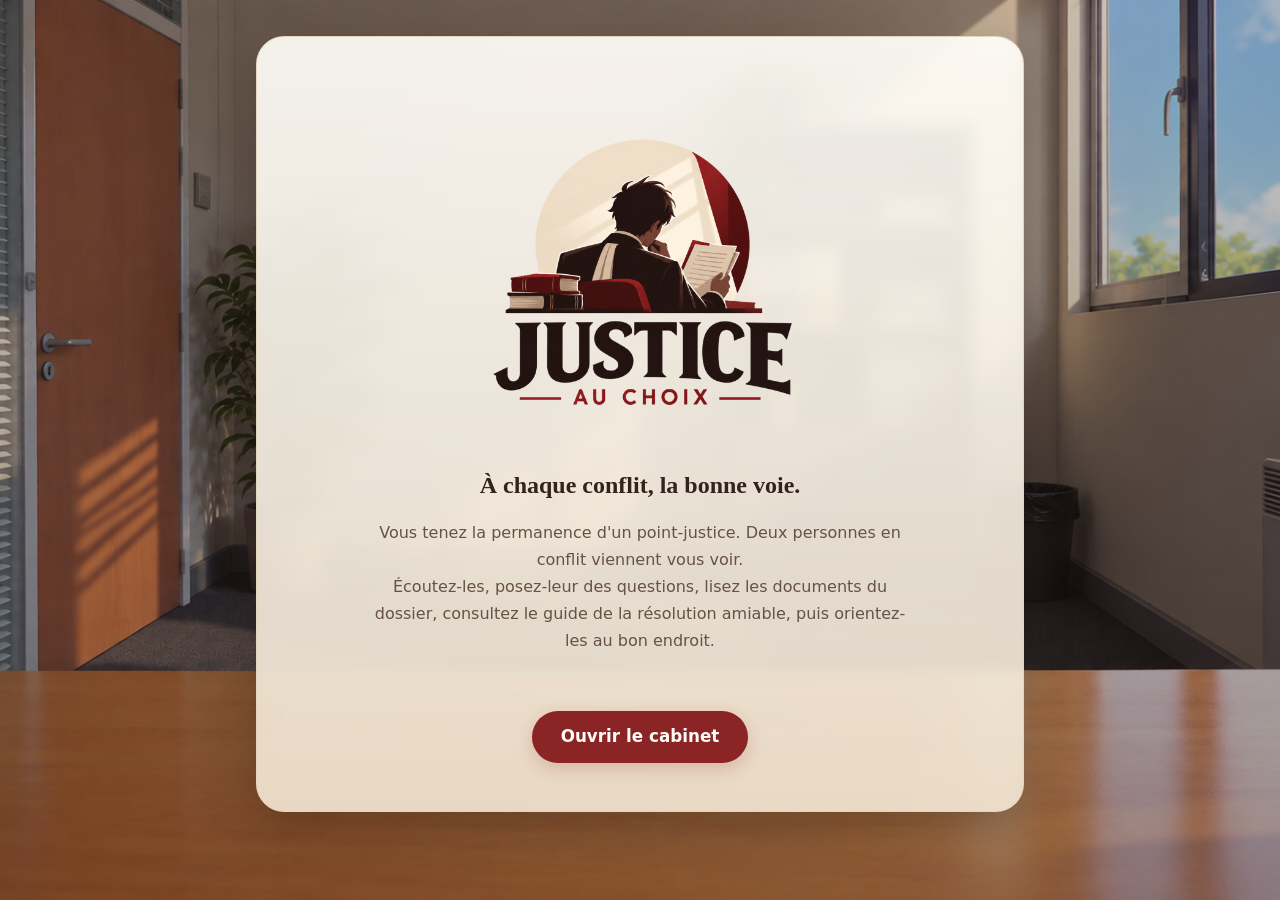
==== commit 2b61eff0: "Guide aligned with the CA Saint-Denis mediation brief, fix inconsistencies - Guide: conciliator vs m" ====
--- a/index.html
+++ b/index.html
@@ -15,7 +15,7 @@
     <section id="ecran-titre" class="ecran actif">
       <h1><img src="assets/logo.png" alt="Justice Au Choix" class="logo" width="1254" height="1254"></h1>
       <span class="titre-accroche">À chaque conflit, la bonne voie.</span>
-      <p>Vous êtes avocat. Deux personnes en conflit viennent vous voir.<br>
+      <p>Vous tenez la permanence d'un point-justice. Deux personnes en conflit viennent vous voir.<br>
          Écoutez-les, posez-leur des questions, lisez les documents du dossier,
          consultez le guide de la résolution amiable, puis orientez-les au bon endroit.</p>
       <button id="btn-commencer" class="btn-principal" disabled>Chargement…</button>
@@ -62,12 +62,9 @@
           <img src="assets/scene/tel.png" alt="">
           <span class="cout-objet">−20 s</span>
         </button>
-        <button id="loupe" class="loupe objet" aria-label="Examiner un document à la loupe, coûte 10 secondes par document" title="Examiner les petits détails (−10 s par document)">
-          <img src="assets/scene/loupe.png" alt="">
-          <span class="cout-objet">−10 s</span>
-        </button>
         <!-- Plan de travail, sur la bande du bureau : [4 feuilles d'orientation] [tampon] -->
         <div id="plan" class="plan verrouille">
+          <button id="btn-changer-mediateur" class="changer-mediateur" hidden>Changer de médiateur</button>
           <div id="feuilles" class="feuilles"></div>
           <div class="porte-tampon">
             <div id="tampon" class="tampon-outil" title="Glissez le tampon sur une feuille">
@@ -87,7 +84,7 @@
       </div>
       <!-- Bord droit : les documents du client, en pile ; un clic en ouvre un en grand -->
       <aside class="cote cote-documents">
-        <h3><img src="assets/scene/loupe.png" alt="" class="icone"><span id="titre-documents">Documents du client</span></h3>
+        <h3><span id="titre-documents">Documents du client</span></h3>
         <div id="pile-documents" class="pile-documents"></div>
       </aside>
       </div>
@@ -99,6 +96,11 @@
       <h2 id="feedback-titre"></h2>
       <p id="feedback-reponse"></p>
       <p id="feedback-explication" class="explication"></p>
+      <section class="statistiques-joueurs" aria-labelledby="statistiques-titre">
+        <h3 id="statistiques-titre">Les choix des joueurs</h3>
+        <div id="feedback-statistiques" aria-live="polite"></div>
+        <p class="statistiques-note">Ces choix montrent les avis des joueurs ; ils ne déterminent pas l’orientation la plus adaptée.</p>
+      </section>
       <button id="btn-suivant" class="btn-principal">Dossier suivant</button>
     </section>
 
@@ -111,6 +113,14 @@
     </section>
 
     <!-- Fenêtres superposées (même fonctionnement : bouton data-modale="id" pour ouvrir) -->
+    <div id="types-mediateurs" class="modale" role="dialog" aria-modal="true" aria-labelledby="types-mediateurs-titre">
+      <div class="modale-contenu types-mediateurs">
+        <h2 id="types-mediateurs-titre">Choisir une proposition</h2>
+        <p class="propositions-consigne">Choisissez un papier pour le poser sur le bureau, puis tamponnez-le pour retenir cette orientation.</p>
+        <div id="liste-types-mediateurs"></div>
+        <button class="btn-fermer">Retour au bureau</button>
+      </div>
+    </div>
     <!-- Guide ouvert : le contenu est écrit sur les deux pages de book_open.png -->
     <div id="manuel" class="modale" role="dialog" aria-modal="true" aria-labelledby="manuel-titre">
       <div class="livre-ouvert">
@@ -139,10 +149,6 @@
     <div id="dossier" class="modale" role="dialog" aria-modal="true" aria-labelledby="dossier-titre">
       <div class="modale-contenu visionneuse">
         <h2 id="dossier-titre"></h2>
-        <div class="outils-document">
-          <button id="btn-examiner-document" aria-pressed="false">Examiner à la loupe (−10 s)</button>
-          <span id="document-indication" role="status"></span>
-        </div>
         <div id="dossier-contenu" class="document-grand"></div>
         <div class="navigation-docs">
           <button id="doc-precedent" aria-label="Document précédent">‹</button>
--- a/style.css
+++ b/style.css
@@ -72,17 +72,8 @@
 .navigation-docs { display: flex; justify-content: center; align-items: center; gap: 1rem; margin: 1rem 0; font-weight: 600; }
 .navigation-docs button { font-size: 1.4rem; line-height: 1; padding: .3rem .9rem; border-radius: 999px; box-shadow: var(--ombre); }
 .navigation-docs button[hidden] { visibility: hidden; display: inline-block; }
-.outils-document { display: flex; flex-wrap: wrap; align-items: center; gap: .5rem 1rem; margin: .75rem 0; }
-#btn-examiner-document { background: var(--accent); color: #fff; font-weight: 600; }
-#document-indication { color: var(--texte-2); font-size: .8rem; }
 .document-zoom { max-height: 46vh; overflow: auto; border-radius: 6px; background: #fff; }
 .document-zoom > img { max-height: none; box-shadow: none; }
-.document-examine .document-zoom > img { width: 200%; max-width: none; }
-.mention-document { margin-top: .75rem; padding: .75rem 1rem; background: #fff9e9; color: #3e3023; border: 1px solid #d9c9a9; border-radius: 6px; }
-.mention-document > span { display: block; font-size: .7rem; color: #77634f; }
-.mention-document .detail-minuscule { font-size: 6px; line-height: 1.5; color: #77634f; margin: .4rem 0 0; }
-.document-examine .detail-minuscule { font-size: 1rem; color: #3e3023; }
-.document-examine .document-zoom .document { font-size: 1.4rem; }
 
 /* Guide ouvert : le contenu est posé sur les deux pages blanches de book_open.png */
 .livre-ouvert {
@@ -277,7 +268,6 @@
 .objet:active { transform: scale(.94); }
 .objet[hidden] { display: none; }
 .telephone { right: 2%; bottom: 16%; width: 21%; z-index: 6; }
-.loupe { right: 8%; bottom: 3%; width: 12%; z-index: 6; }
 .objet:disabled { opacity: .4; cursor: not-allowed; }
 .cout-objet {
   position: absolute; bottom: 0; left: 50%; transform: translateX(-50%);
@@ -300,7 +290,7 @@
 /* Plan de travail sur la bande du bureau :
    [4 feuilles d'orientation] [tampon] ; livre et documents sont sur les bords de l'écran (.poste) */
 .plan {
-  /* Feuilles et tampon à gauche ; téléphone et loupe sur la droite. */
+  /* Feuilles et tampon à gauche ; téléphone sur la droite. */
   position: absolute; z-index: 5; left: 3%; right: 26%; top: calc(var(--bord-bureau) + 3%); bottom: 4%;
   display: flex; justify-content: center; align-items: center; gap: 3%;
 }
@@ -353,6 +343,7 @@
 .feedback-sceau { display: block; width: 160px; height: 160px; object-fit: contain; margin: 0 auto .5rem;
                   transform: rotate(-8deg); animation: pastille .45s var(--ressort) both; }
 .feedback-sceau:not([src]) { display: none; }
+.feedback-sceau[hidden] { display: none; }
 #ecran-feedback .feedback-sceau[src] + h2::before { display: none; } /* le sceau remplace la pastille */
 
 .fil { display: flex; flex-direction: column; gap: .5rem; margin-bottom: 1.25rem; }
@@ -382,32 +373,30 @@
 
 
 /* Feedback */
-#ecran-feedback h2::before {
-  content: ""; display: block; width: 72px; height: 72px; margin: 0 auto 1rem; border-radius: 50%;
-  background: currentColor; animation: pastille .45s var(--ressort) both;
-  -webkit-mask: var(--icone) center/40px no-repeat; mask: var(--icone) center/40px no-repeat, linear-gradient(#000 0 0);
-  mask-composite: exclude; -webkit-mask-composite: xor;
-}
 @keyframes pastille { from { transform: scale(.6); opacity: 0; } }
-.bonne { color: var(--vert);
-  --icone: url("data:image/svg+xml,%3Csvg xmlns='http://www.w3.org/2000/svg' viewBox='0 0 24 24'%3E%3Cpath d='M5 12.5l4.5 4.5L19 7.5' fill='none' stroke='%23000' stroke-width='3' stroke-linecap='round' stroke-linejoin='round'/%3E%3C/svg%3E"); }
-.mauvaise { color: var(--rouge);
-  --icone: url("data:image/svg+xml,%3Csvg xmlns='http://www.w3.org/2000/svg' viewBox='0 0 24 24'%3E%3Cpath d='M7 7l10 10M17 7L7 17' fill='none' stroke='%23000' stroke-width='3' stroke-linecap='round'/%3E%3C/svg%3E"); }
 #feedback-reponse b { color: var(--texte); }
 .explication {
   max-width: 38rem; margin: 1.5rem auto 0; padding: 1.25rem 1.5rem; text-align: left;
   background: var(--surface); color: var(--texte); border-radius: var(--rayon); box-shadow: var(--ombre);
 }
+.statistiques-joueurs { max-width: 38rem; margin: 1.5rem auto; padding: 1.25rem; text-align: left; background: var(--surface); border-radius: var(--rayon); }
+.stats-total, .statistiques-note { font-size: .8rem; color: var(--texte-2); }
+.statistiques-note { margin: 1rem 0 0; }
+.stats-choix { list-style: none; padding: 0; margin: 0; display: grid; gap: .8rem; }
+.stats-etiquette { display: flex; justify-content: space-between; align-items: center; gap: .75rem; font-size: .9rem; }
+.stats-etiquette small { display: inline-block; margin: 0 0 0 .4rem; padding: .1rem .4rem; border-radius: 999px; background: var(--fond); color: var(--texte-2); font-size: .7rem; }
+.stats-choix progress { display: block; width: 100%; height: .6rem; margin-top: .3rem; accent-color: #947454; }
+.stats-recap { margin-top: 1rem; }
+.stats-recap h3 { margin-bottom: .4rem; }
 
 /* Récap */
 .gros { font-size: clamp(2.5rem, 8vw, 4rem); font-weight: 700; letter-spacing: -0.03em; color: var(--texte); margin: .5rem 0; }
 .recap { list-style: none; padding: 0; max-width: 38rem; margin: 1.5rem auto 0; text-align: left;
          background: var(--surface); border-radius: var(--rayon); box-shadow: var(--ombre); overflow: hidden; }
-.recap li { padding: .9rem 1.25rem .9rem 3rem; position: relative; border-bottom: 1px solid color-mix(in srgb, var(--texte-2) 18%, transparent); }
-.recap li:last-child { border-bottom: 0; }
-.recap li::before { position: absolute; left: 1.2rem; top: .9rem; font-weight: 700; }
-.recap li.ok::before { content: "✓"; color: var(--vert); }
-.recap li.ko::before { content: "✕"; color: var(--rouge); }
+.recap > li { padding: .9rem 1.25rem .9rem 3rem; position: relative; border-bottom: 1px solid color-mix(in srgb, var(--texte-2) 18%, transparent); }
+.recap > li:last-child { border-bottom: 0; }
+.recap > li::before { position: absolute; left: 1.2rem; top: .9rem; font-weight: 700; }
+.recap > li::before { content: "•"; color: var(--texte-2); }
 .recap small { display: block; color: var(--texte-2); margin-top: .2rem; }
 
 /* Manuel : feuille modale avec voile assombri, qui naît du bouton Manuel */
@@ -426,6 +415,43 @@
   transition: transform .35s var(--ressort);
 }
 .modale.ouvert .modale-contenu { transform: none; }
+.types-mediateurs { max-width: 58rem; background: #e9dcc8; color: #34251a; }
+.types-mediateurs h2 { font-family: Georgia, serif; }
+.types-mediateurs .propositions-consigne { color: #66513e; font-size: .9rem; }
+#liste-types-mediateurs { display: grid; grid-template-columns: repeat(auto-fit, minmax(11rem, 1fr)); gap: 1.2rem; margin: 1.5rem 0; padding: .25rem; }
+.papier-proposition {
+  display: flex; flex-direction: column; justify-content: space-between; gap: 1rem;
+  min-height: 11rem; padding: 1.1rem; text-align: left; border-radius: 3px;
+  background: #fffdf5; color: #34251a; border: 1px solid #d1bfa2;
+  box-shadow: 0 5px 10px rgba(60, 40, 20, .16); transform: rotate(-1deg);
+  transition: transform .2s ease, box-shadow .2s ease;
+}
+.papier-proposition:nth-child(even) { transform: rotate(1deg); }
+.papier-proposition:hover, .papier-proposition:focus-visible { transform: translateY(-4px) rotate(0); box-shadow: 0 10px 20px rgba(60, 40, 20, .24); }
+.papier-proposition.selectionne { border: 2px solid #8b2424; }
+.papier-entete { font-size: .65rem; text-transform: uppercase; letter-spacing: .08em; color: #887259; border-bottom: 1px solid #e4d8c1; padding-bottom: .5rem; }
+.papier-proposition strong { font: 700 1.1rem/1.25 Georgia, serif; }
+.papier-pied { font-size: .75rem; color: #8b2424; border-top: 1px dashed #d1bfa2; padding-top: .6rem; }
+.changer-mediateur { position: absolute; bottom: 0; left: 0; padding: .2rem .6rem; font-size: clamp(.55rem, 1vw, .75rem); color: #fffdf5; background: #614635; border-radius: 999px; }
+.changer-mediateur[hidden] { display: none; }
+.feuille.mediateur-precise { outline: 1px solid #8b2424; }
+.feuille.mediateur-precise strong { overflow-wrap: anywhere; }
+.guide-mediateurs { margin: .8em 0; }
+.guide-mediateurs summary { color: #8b2424; cursor: pointer; font-weight: 700; }
+.guide-type-mediateur { margin: .6em 0; border-top: 1px solid #d8cfc2; padding-top: .4em; }
+.guide-type-mediateur p { color: #4a3b2f; margin: .4em 0; }
+@media (max-width: 480px) {
+  #liste-types-mediateurs { grid-template-columns: 1fr 1fr; gap: .7rem; }
+  .papier-proposition { min-height: 9rem; padding: .75rem; }
+  .papier-proposition strong { font-size: .95rem; }
+  .papier-entete { font-size: .55rem; }
+}
+.page .lien-mediateurs { padding: 0; background: none; color: #8b2424; border-radius: 3px; font: inherit; text-decoration: underline; }
+.guide-points { padding-left: 1.1em; margin: .4em 0; }
+.guide-points li { margin-bottom: .3em; }
+.guide-source { color: #8b2424; font-size: .8em; }
+.dossier-incomplet { padding: .6rem; border-radius: 8px; background: var(--jaune); color: var(--texte); }
+.question-piece { border: 1px dashed var(--accent); }
 .modale-contenu dl { margin: 1rem 0; }
 .modale-contenu dt { font-weight: 600; margin-top: 1rem; }
 .modale-contenu dd { margin: .2rem 0 0; color: var(--texte-2); }
